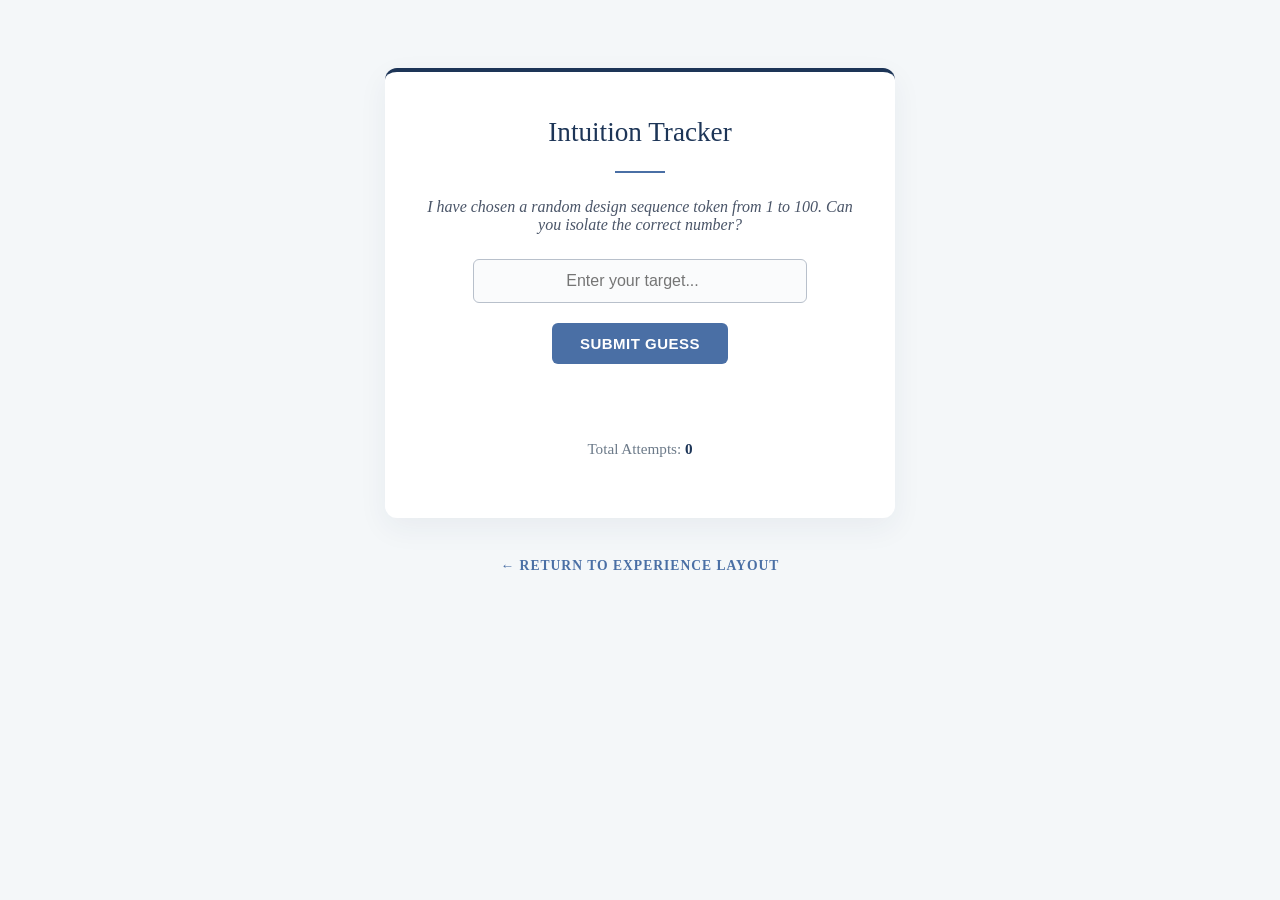
==== app.html @ 3241b7ff "Add files via upload" ====
<!DOCTYPE html>
<html lang="en">
<head>
    <meta charset="UTF-8">
    <meta name="viewport" content="width=device-width, initial-scale=1.0">
    <title>Web App Feature: Logic Gauge</title>
    <style>
        body { 
            font-family: 'Garamond', 'Georgia', serif; 
            background-color: #f4f7f9; 
            color: #1d3557; 
            text-align: center; 
            padding: 60px 20px; 
        }
        .app-card { 
            background: #ffffff; 
            max-width: 440px; 
            margin: 0 auto; 
            padding: 45px 35px; 
            border-radius: 12px; 
            box-shadow: 0 10px 30px rgba(29, 53, 87, 0.06); 
            border-top: 4px solid #1d3557;
        }
        h2 { margin-top: 0; color: #1d3557; font-weight: normal; font-size: 1.7rem; }
        .decorative-line { width: 50px; height: 2px; background-color: #4a6fa5; margin: 15px auto 25px auto; }
        input { 
            padding: 12px; 
            width: 70%; 
            border-radius: 6px; 
            border: 1px solid #b8c0cb; 
            margin-bottom: 20px; 
            font-size: 16px; 
            text-align: center; 
            color: #1d3557;
            background-color: #fafbfc;
        }
        input:focus { outline: none; border-color: #1d3557; }
        button { 
            padding: 12px 28px; 
            border: none; 
            background-color: #4a6fa5; 
            color: white; 
            border-radius: 6px; 
            font-size: 15px; 
            cursor: pointer; 
            font-weight: bold; 
            text-transform: uppercase;
            letter-spacing: 0.5px;
            transition: background-color 0.2s;
        }
        button:hover { background-color: #1d3557; }
        .feedback { font-size: 18px; margin: 25px 0; font-weight: bold; min-height: 26px; }
        .return-link { margin-top: 40px; display: inline-block; color: #4a6fa5; text-decoration: none; font-weight: bold; text-transform: uppercase; font-size: 0.85rem; letter-spacing: 1px; }
        .return-link:hover { color: #1d3557; }
    </style>
</head>
<body>

    <div class="app-card">
        <h2>Intuition Tracker</h2>
        <div class="decorative-line"></div>
        <p style="color: #4a5568; font-style: italic; margin-bottom: 25px;">I have chosen a random design sequence token from 1 to 100. Can you isolate the correct number?</p>
        
        <input type="number" id="userGuess" min="1" max="100" placeholder="Enter your target...">
        <br>
        <button onclick="evaluateGuess()">Submit Guess</button>

        <div class="feedback" id="feedbackDisplay"></div>
        <p style="color: #6c7a89; font-size: 0.95rem;">Total Attempts: <span id="countDisplay" style="color: #1d3557; font-weight: bold;">0</span></p>
    </div>

    <a href="scratch.html" class="return-link">← Return to Experience Layout</a>

    <script>
        const secretTarget = Math.floor(Math.random() * 100) + 1;
        let scoreCounter = 0;

        function evaluateGuess() {
            const currentGuess = parseInt(document.getElementById('userGuess').value);
            const display = document.getElementById('feedbackDisplay');
            const counterElement = document.getElementById('countDisplay');
            
            if (isNaN(currentGuess) || currentGuess < 1 || currentGuess > 100) {
                display.textContent = "⚠️ Please select an active range from 1 to 100.";
                display.style.color = "#d97706";
                return;
            }

            scoreCounter++;
            counterElement.textContent = scoreCounter;

            if (currentGuess === secretTarget) {
                display.textContent = `🎉 Correct! The sequence target was ${secretTarget}. Found in ${scoreCounter} steps!`;
                display.style.color = "#16a34a";
            } else if (currentGuess < secretTarget) {
                display.textContent = "📉 Sequence lower than target. Adjust higher.";
                display.style.color = "#2563eb";
            } else {
                display.textContent = "📈 Sequence higher than target. Adjust lower.";
                display.style.color = "#dc2626";
            }
        }
    </script>
</body>
</html>
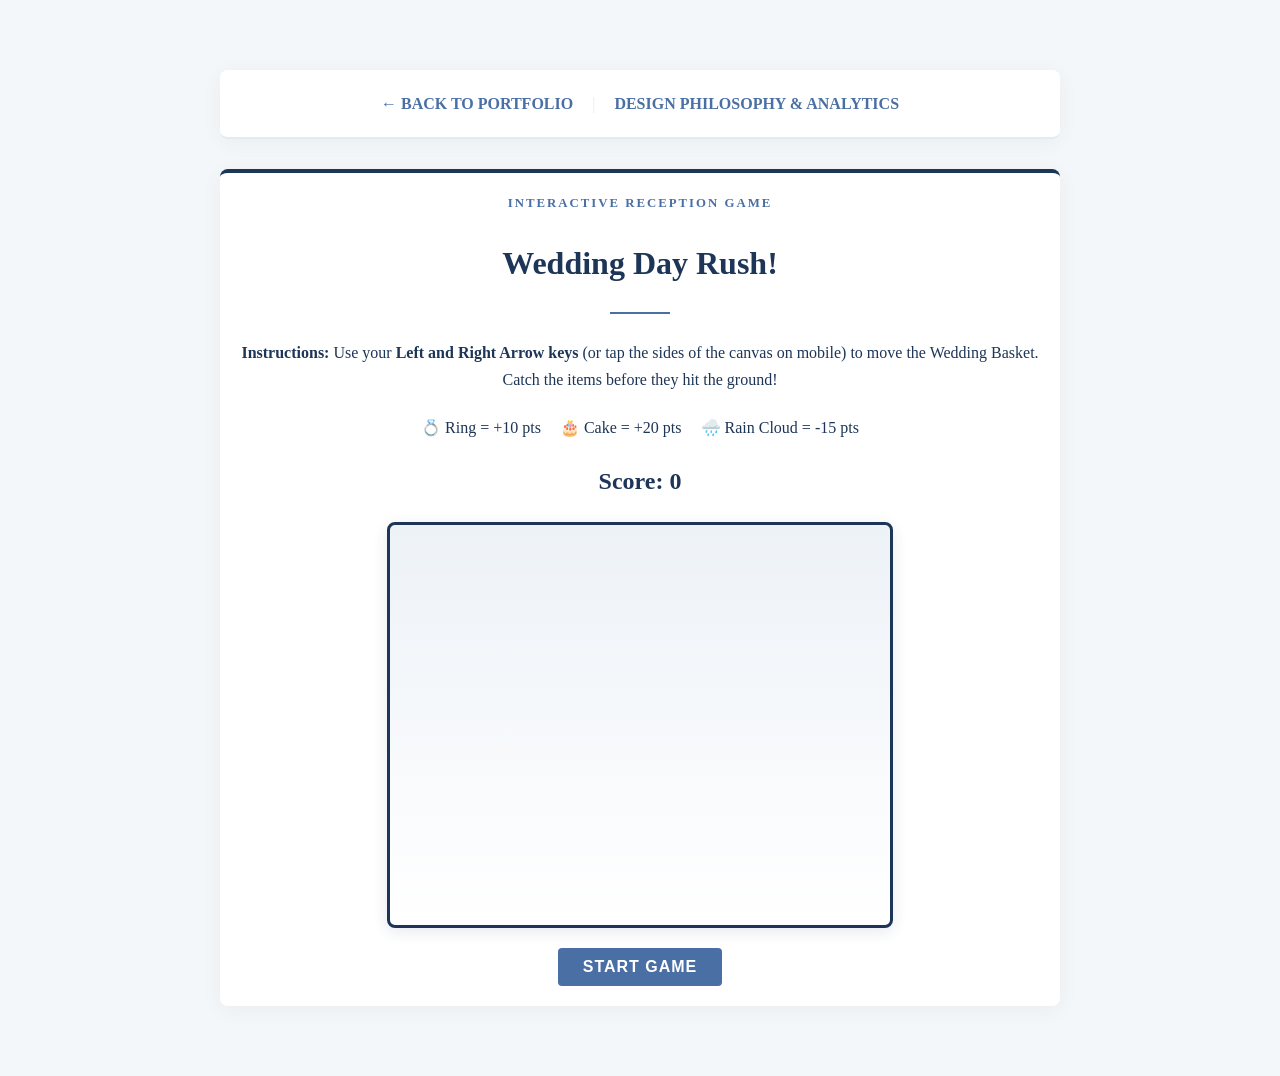
==== commit 5bd2804e: "Revamp Wedding Day Rush game interface and logic Updated the title and styling for the wedding game." ====
--- a/app.html
+++ b/app.html
@@ -3,103 +3,202 @@
 <head>
     <meta charset="UTF-8">
     <meta name="viewport" content="width=device-width, initial-scale=1.0">
-    <title>Web App Feature: Logic Gauge</title>
+    <title>Wedding Day Rush! 🎮</title>
+    <link rel="stylesheet" href="styles.css">
     <style>
-        body { 
-            font-family: 'Garamond', 'Georgia', serif; 
-            background-color: #f4f7f9; 
-            color: #1d3557; 
-            text-align: center; 
-            padding: 60px 20px; 
-        }
-        .app-card { 
-            background: #ffffff; 
-            max-width: 440px; 
-            margin: 0 auto; 
-            padding: 45px 35px; 
-            border-radius: 12px; 
-            box-shadow: 0 10px 30px rgba(29, 53, 87, 0.06); 
-            border-top: 4px solid #1d3557;
-        }
-        h2 { margin-top: 0; color: #1d3557; font-weight: normal; font-size: 1.7rem; }
-        .decorative-line { width: 50px; height: 2px; background-color: #4a6fa5; margin: 15px auto 25px auto; }
-        input { 
-            padding: 12px; 
-            width: 70%; 
-            border-radius: 6px; 
-            border: 1px solid #b8c0cb; 
-            margin-bottom: 20px; 
-            font-size: 16px; 
-            text-align: center; 
+        /* Custom game styling to match your ice-blue aesthetic */
+        .game-wrapper {
+            text-align: center;
+            padding: 20px;
+        }
+        #gameCanvas {
+            background: linear-gradient(to bottom, #edf2f7, #ffffff);
+            border: 3px solid #1d3557;
+            border-radius: 8px;
+            box-shadow: 0 4px 15px rgba(29, 53, 87, 0.1);
+            display: block;
+            margin: 20px auto;
+            max-width: 100%;
+        }
+        .score-board {
+            font-size: 1.5rem;
+            font-weight: bold;
             color: #1d3557;
-            background-color: #fafbfc;
-        }
-        input:focus { outline: none; border-color: #1d3557; }
-        button { 
-            padding: 12px 28px; 
-            border: none; 
-            background-color: #4a6fa5; 
-            color: white; 
-            border-radius: 6px; 
-            font-size: 15px; 
-            cursor: pointer; 
-            font-weight: bold; 
+            margin-bottom: 10px;
+        }
+        .game-btn {
+            background-color: #4a6fa5;
+            color: white;
+            border: none;
+            padding: 10px 25px;
+            font-size: 1rem;
+            font-weight: bold;
+            border-radius: 4px;
+            cursor: pointer;
             text-transform: uppercase;
-            letter-spacing: 0.5px;
-            transition: background-color 0.2s;
-        }
-        button:hover { background-color: #1d3557; }
-        .feedback { font-size: 18px; margin: 25px 0; font-weight: bold; min-height: 26px; }
-        .return-link { margin-top: 40px; display: inline-block; color: #4a6fa5; text-decoration: none; font-weight: bold; text-transform: uppercase; font-size: 0.85rem; letter-spacing: 1px; }
-        .return-link:hover { color: #1d3557; }
+            letter-spacing: 1px;
+            transition: background 0.2s;
+        }
+        .game-btn:hover {
+            background-color: #1d3557;
+        }
     </style>
 </head>
 <body>
 
-    <div class="app-card">
-        <h2>Intuition Tracker</h2>
+    <!-- Navigation Menu Block -->
+    <div class="container-div nav-box">
+        <a href="index.html" class="nav-link">← Back to Portfolio</a>
+        <span class="nav-divider">|</span>
+        <a href="scratch.html" class="nav-link">Design Philosophy & Analytics</a>
+    </div>
+
+    <!-- Game Content Block -->
+    <div class="container-div content-box game-wrapper">
+        <span class="subtitle">INTERACTIVE RECEPTION GAME</span>
+        <h1>Wedding Day Rush!</h1>
         <div class="decorative-line"></div>
-        <p style="color: #4a5568; font-style: italic; margin-bottom: 25px;">I have chosen a random design sequence token from 1 to 100. Can you isolate the correct number?</p>
+        <p><strong>Instructions:</strong> Use your <strong>Left and Right Arrow keys</strong> (or tap the sides of the canvas on mobile) to move the Wedding Basket. Catch the items before they hit the ground!</p>
         
-        <input type="number" id="userGuess" min="1" max="100" placeholder="Enter your target...">
-        <br>
-        <button onclick="evaluateGuess()">Submit Guess</button>
-
-        <div class="feedback" id="feedbackDisplay"></div>
-        <p style="color: #6c7a89; font-size: 0.95rem;">Total Attempts: <span id="countDisplay" style="color: #1d3557; font-weight: bold;">0</span></p>
+        <div style="margin: 20px 0;">
+            <span style="margin-right: 15px;">💍 Ring = +10 pts</span>
+            <span style="margin-right: 15px;">🎂 Cake = +20 pts</span>
+            <span>🌧️ Rain Cloud = -15 pts</span>
+        </div>
+
+        <div class="score-board">Score: <span id="scoreVal">0</span></div>
+        <canvas id="gameCanvas" width="500" height="400"></canvas>
+        <button class="game-btn" id="startBtn">Start Game</button>
     </div>
 
-    <a href="scratch.html" class="return-link">← Return to Experience Layout</a>
-
     <script>
-        const secretTarget = Math.floor(Math.random() * 100) + 1;
-        let scoreCounter = 0;
-
-        function evaluateGuess() {
-            const currentGuess = parseInt(document.getElementById('userGuess').value);
-            const display = document.getElementById('feedbackDisplay');
-            const counterElement = document.getElementById('countDisplay');
-            
-            if (isNaN(currentGuess) || currentGuess < 1 || currentGuess > 100) {
-                display.textContent = "⚠️ Please select an active range from 1 to 100.";
-                display.style.color = "#d97706";
-                return;
+        const canvas = document.getElementById('gameCanvas');
+        const ctx = canvas.getContext('2d');
+        const scoreVal = document.getElementById('scoreVal');
+        const startBtn = document.getElementById('startBtn');
+
+        let score = 0;
+        let gameActive = false;
+        let basket = { x: 215, y: 360, width: 70, height: 25, speed: 7 };
+        let items = [];
+        let keys = {};
+
+        // Track keyboard inputs
+        window.addEventListener('keydown', (e) => keys[e.code] = true);
+        window.addEventListener('keyup', (e) => keys[e.code] = false);
+
+        // Mobile touch controls
+        canvas.addEventListener('touchstart', (e) => {
+            const touchX = e.touches[0].clientX - canvas.getBoundingClientRect().left;
+            if (touchX < canvas.width / 2) basket.x -= 30;
+            else basket.x += 30;
+        });
+
+        function spawnItem() {
+            if (!gameActive) return;
+            const rand = Math.random();
+            let type = 'ring';
+            if (rand > 0.8) type = 'cake';      // 20% chance for cake
+            else if (rand < 0.25) type = 'cloud'; // 25% chance for a rain cloud
+
+            items.push({
+                x: Math.random() * (canvas.width - 30) + 15,
+                y: 0,
+                speed: Math.random() * 2 + 2,
+                type: type,
+                radius: 12
+            });
+
+            // Keep spawning every 1 second
+            setTimeout(spawnItem, 1000);
+        }
+
+        function update() {
+            if (!gameActive) return;
+
+            // Move Basket
+            if (keys['ArrowLeft'] && basket.x > 0) basket.x -= basket.speed;
+            if (keys['ArrowRight'] && basket.x < canvas.width - basket.width) basket.x += basket.speed;
+
+            // Move & Check Items
+            for (let i = items.length - 1; i >= 0; i--) {
+                items[i].y += items[i].speed;
+
+                // Collision detection with basket
+                if (items[i].y + items[i].radius >= basket.y && 
+                    items[i].x >= basket.x && 
+                    items[i].x <= basket.x + basket.width) {
+                    
+                    if (items[i].type === 'ring') score += 10;
+                    else if (items[i].type === 'cake') score += 20;
+                    else if (items[i].type === 'cloud') score = Math.max(0, score - 15); // Don't go below 0
+
+                    scoreVal.textContent = score;
+                    items.splice(i, 1);
+                    continue;
+                }
+
+                // Remove item if it falls past screen
+                if (items[i].y > canvas.height) {
+                    items.splice(i, 1);
+                }
             }
-
-            scoreCounter++;
-            counterElement.textContent = scoreCounter;
-
-            if (currentGuess === secretTarget) {
-                display.textContent = `🎉 Correct! The sequence target was ${secretTarget}. Found in ${scoreCounter} steps!`;
-                display.style.color = "#16a34a";
-            } else if (currentGuess < secretTarget) {
-                display.textContent = "📉 Sequence lower than target. Adjust higher.";
-                display.style.color = "#2563eb";
+        }
+
+        function draw() {
+            // Clear canvas
+            ctx.clearRect(0, 0, canvas.width, canvas.height);
+
+            // Draw Basket (Elegant Navy Event Basket)
+            ctx.fillStyle = '#1d3557';
+            ctx.beginPath();
+            ctx.roundRect(basket.x, basket.y, basket.width, basket.height, 8);
+            ctx.fill();
+            // Handle bar
+            ctx.strokeStyle = '#4a6fa5';
+            ctx.lineWidth = 3;
+            ctx.beginPath();
+            ctx.arc(basket.x + basket.width/2, basket.y, basket.width/3, Math.PI, 0);
+            ctx.stroke();
+
+            // Draw Falling Wedding Items
+            items.forEach(item => {
+                ctx.font = "24px serif";
+                ctx.textAlign = "center";
+                ctx.textBaseline = "middle";
+                
+                if (item.type === 'ring') {
+                    ctx.fillText('💍', item.x, item.y);
+                } else if (item.type === 'cake') {
+                    ctx.fillText('🎂', item.x, item.y);
+                } else if (item.type === 'cloud') {
+                    ctx.fillText('🌧️', item.x, item.y);
+                }
+            });
+        }
+
+        function gameLoop() {
+            update();
+            draw();
+            if (gameActive) requestAnimationFrame(gameLoop);
+        }
+
+        startBtn.addEventListener('click', () => {
+            if (!gameActive) {
+                gameActive = true;
+                score = 0;
+                items = [];
+                scoreVal.textContent = score;
+                startBtn.textContent = "Restart Game";
+                spawnItem();
+                gameLoop();
             } else {
-                display.textContent = "📈 Sequence higher than target. Adjust lower.";
-                display.style.color = "#dc2626";
+                // Quick reset
+                score = 0;
+                items = [];
+                scoreVal.textContent = score;
             }
-        }
+        });
     </script>
 </body>
-</html>+</html>
--- a/styles.css
+++ b/styles.css
@@ -0,0 +1,85 @@
+body {
+    background-color: #f4f7f9;
+    font-family: 'Garamond', 'Georgia', serif;
+    color: #1d3557;
+    margin: 0;
+    padding: 40px 20px;
+    line-height: 1.7;
+}
+.container-div {
+    max-width: 800px;
+    margin: 30px auto;
+    padding: 45px;
+    background-color: #ffffff;
+    border-radius: 8px;
+    box-shadow: 0 4px 20px rgba(29, 53, 87, 0.05);
+}
+.nav-box {
+    background-color: #ffffff; 
+    text-align: center;
+    padding: 20px;
+    border-bottom: 2px solid #e3ebf2;
+}
+.nav-link {
+    color: #4a6fa5;
+    text-decoration: none;
+    font-weight: bold;
+    text-transform: uppercase;
+}
+.nav-divider {
+    color: #e3ebf2;
+    margin: 0 15px;
+}
+.content-box {
+    border-top: 4px solid #1d3557;
+}
+.media-box {
+    background-color: #edf2f7;
+    border-top: 4px solid #4a6fa5;
+}
+h1, h2 {
+    color: #1d3557;
+    text-align: center;
+}
+h3 {
+    color: #4a6fa5;
+}
+.subtitle {
+    font-size: 0.8rem;
+    letter-spacing: 2px;
+    color: #4a6fa5;
+    font-weight: bold;
+    display: block;
+    text-align: center;
+}
+.intro-text {
+    font-size: 1.15rem;
+    font-style: italic;
+    text-align: center;
+}
+.decorative-line {
+    width: 60px;
+    height: 2px;
+    background-color: #4a6fa5;
+    margin: 15px auto 25px auto;
+}
+.editorial-list {
+    padding-left: 20px;
+}
+.editorial-list ul {
+    list-style-type: circle;
+    padding-left: 20px;
+}
+.hobby-image {
+    /* --- IMAGE SIZE ADJUSTMENT --- */
+    max-width: 40%; /* We made this much smaller (was 100%) */
+    /* ------------------------------ */
+    height: auto;
+    border-radius: 4px;
+    margin: 30px auto;
+    display: block;
+}
+.media-container {
+    margin: 30px 0;
+    text-align: center;
+}
